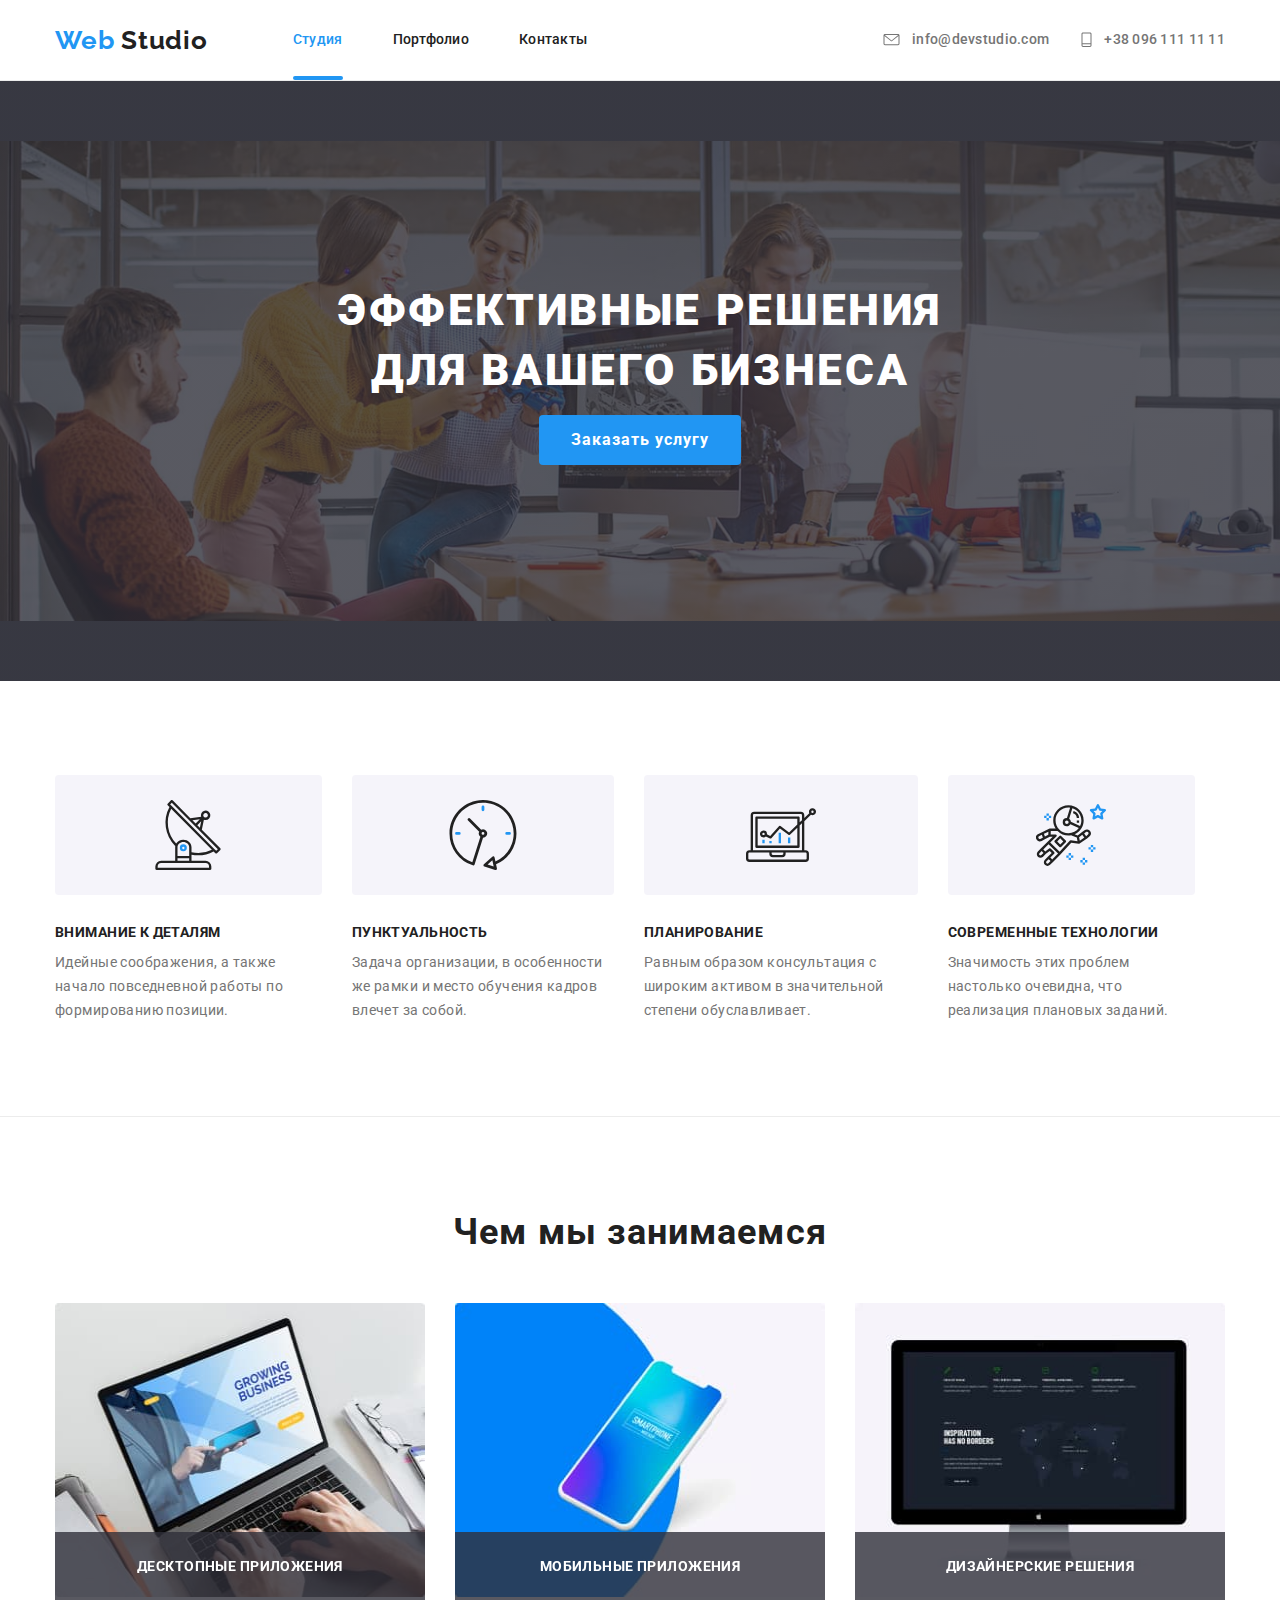
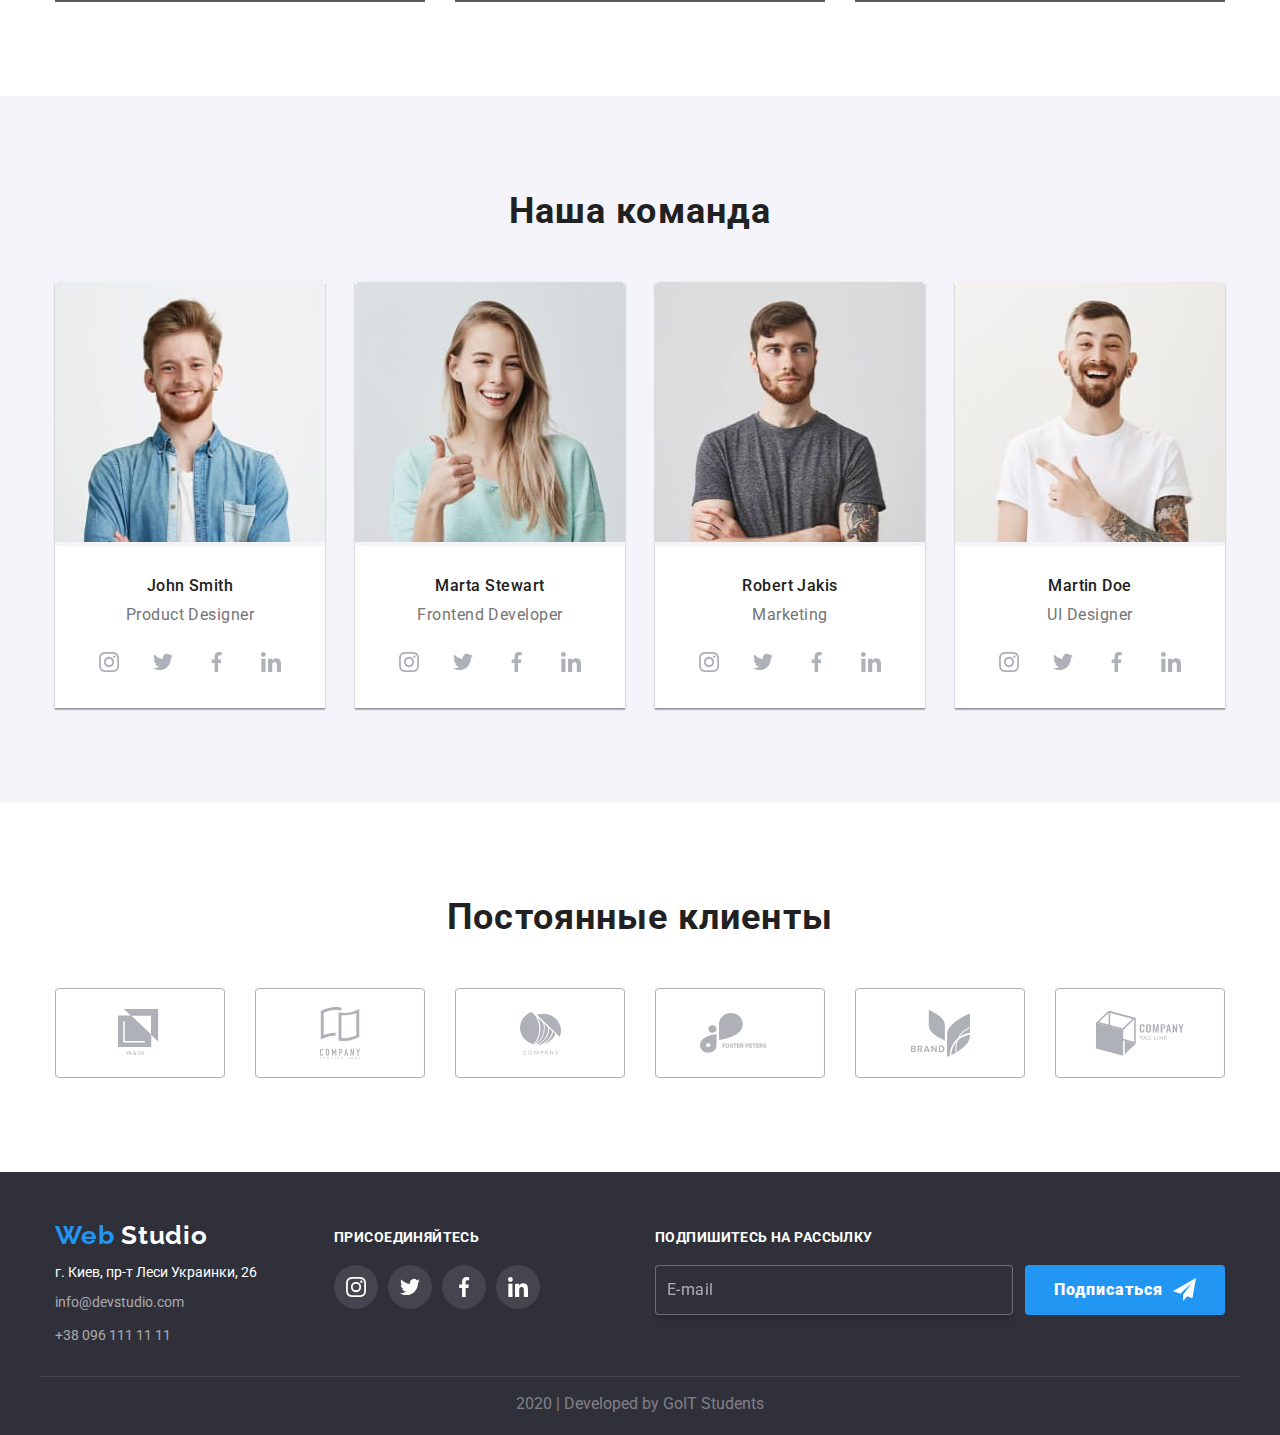
==== index.html @ fb7e27b3 "Перенесены файлы предыдущей работы" ====
<!DOCTYPE html>
<html lang="ru">
  <head>
    <meta charset="UTF-8" />
    <meta name="viewport" content="width=device-width, initial-scale=1.0" />
    <meta http-equiv="X-UA-Compatible" content="IE=Edge" />
    <title>Web Studio v.1</title>
    <link
      href="https://fonts.googleapis.com/css2?family=Raleway:wght@700&family=Roboto:wght@400;500;700;900&display=swap"
      rel="stylesheet"
    />
    <link
      rel="stylesheet"
      href="https://cdnjs.cloudflare.com/ajax/libs/modern-normalize/0.6.0/modern-normalize.min.css"
    />
    <link rel="stylesheet" href="./css/styles.css" />
  </head>

  <body class="page">
    <!-- Шапка сайта -->
    <header class="page-header">
      <div class="container main-nav">
        <nav class="container-nav">
          <a href="./index.html" class="logo">
            Web <span class="logo-studio">Studio</span>
          </a>
          <ul class="site-nav list">
            <li class="item">
              <a href="./index.html" class="link current">Студия</a>
            </li>
            <li class="item">
              <a href="./portfolio.html" class="link">Портфолио</a>
            </li>
            <li class="item"><a href="" class="link">Контакты</a></li>
          </ul>
        </nav>
        <ul class="communication list">
          <li class="item">
            <a href="mailto:info@devstudio.com" target="_blank" class="link">
              <svg class="mail">
                <use
                  href="./images/sprite.svg#mail"
                  width="21px"
                  height="16px"
                ></use>
              </svg>
              info@devstudio.com
            </a>
          </li>
          <li class="item">
            <a href="tel:380961111111" class="link">
              <svg class="telephone">
                <use
                  href="./images/sprite.svg#telefon"
                  width="15px"
                  height="20px"
                ></use>
              </svg>
              +38 096 111 11 11
            </a>
          </li>
        </ul>
      </div>
    </header>

    <main>
      <!-- Герой -->
      <div class="hero">
        <section class="heading">
          <h1 class="hero-title">
            ЭФФЕКТИВНЫЕ РЕШЕНИЯ ДЛЯ ВАШЕГО БИЗНЕСА
          </h1>
          <button class="button-primary" data-modal-open>
            <span class="button-primary-text">Заказать услугу</span>
          </button>
        </section>
      </div>

      <!-- Модальное окно -->
      <div class="backdrop backdrop-hidden" data-modal>
        <div class="modal">
          <button class="modal-button-close" data-modal-close>
            <svg class="close-icon">
              <use
                href="./images/sprite.svg#form-close"
                width="37px"
                height="37px"
              ></use>
            </svg>
          </button>
          <form class="service-order-form js-speaker-form">
            <b class="service-order-form-title">
              Оставьте свои данные, мы вам перезвоним
            </b>
            <p class="service-order-form-field">
              <input
                type="text"
                name="user-name"
                id="name"
                class="service-order-form-input"
                placeholder=" "
              />
              <label for="name" class="service-order-form-label">Имя</label>
              <svg class="name-icon">
                <use
                  href="./images/sprite.svg#form-name"
                  width="12px"
                  height="12px"
                ></use>
              </svg>
            </p>
            <p class="service-order-form-field">
              <input
                type="tel"
                name="tel"
                id="tel"
                class="service-order-form-input"
                placeholder=" "
              />
              <label for="tel" class="service-order-form-label">Телефон</label>
              <svg class="tel-icon">
                <use
                  href="./images/sprite.svg#form-tel"
                  width="13px"
                  height="13px"
                ></use>
              </svg>
            </p>
            <p class="service-order-form-field">
              <input
                type="email"
                name="mail"
                id="mail"
                class="service-order-form-input"
                placeholder=" "
              />
              <label for="mail" class="service-order-form-label">Почта</label>
              <svg class="mail-icon">
                <use
                  href="./images/sprite.svg#form-mail"
                  width="15px"
                  height="12px"
                ></use>
              </svg>
            </p>
            <p class="service-order-form-field">
              <textarea
                name="comment"
                id="comment"
                cols="30"
                rows="5"
                class="service-order-form-textarea"
                placeholder=" "
              ></textarea>
              <label
                for="comment"
                class="service-order-form-label textarea-label"
                >Коментарий</label
              >
            </p>
            <p class="service-order-form-field-agreement">
              <label for="agreement" class="label-I-agree">
                <input
                  type="checkbox"
                  name="agreement"
                  value="Соглашаюсь с рассылкой и принимаю Условия договора"
                  id="agreement"
                  class="input-I-agree"
                />
                <span class="label-I-agree-icon"></span>
                Соглашаюсь с рассылкой и принимаю
                <a href="" class="service-order-form-link"> Условия договора</a>
              </label>
            </p>
            <button type="submit" class="service-order-form-submit">
              Отправить
            </button>
          </form>
        </div>
      </div>

      <!-- Наши преимущества -->
      <div class="advantages">
        <div class="container">
          <h2 class="advantages-title visually-hidden">Наши преимущества</h2>
          <!-- заголовок h2,которого нет в макете ,будет спрятан при стилизации -->
          <ul class="advantages-list list">
            <li class="item details">
              <h3 class="advantages-list-title">Внимание к деталям</h3>
              <p class="advantages-list-text">
                Идейные соображения, а также начало повседневной работы по
                формированию позиции.
              </p>
            </li>
            <li class="item punctuality">
              <h3 class="advantages-list-title">Пунктуальность</h3>
              <p class="advantages-list-text">
                Задача организации, в особенности же рамки и место обучения
                кадров влечет за собой.
              </p>
            </li>
            <li class="item planning">
              <h3 class="advantages-list-title">Планирование</h3>
              <p class="advantages-list-text">
                Равным образом консультация с широким активом в значительной
                степени обуславливает.
              </p>
            </li>
            <li class="item technology">
              <h3 class="advantages-list-title">Современные технологии</h3>
              <p class="advantages-list-text">
                Значимость этих проблем настолько очевидна, что реализация
                плановых заданий.
              </p>
            </li>
          </ul>
        </div>
      </div>
      <!-- Чем мы занимаемся -->
      <div class="work">
        <div class="container">
          <h2 class="work-title">Чем мы занимаемся</h2>
          <ul class="work-list list">
            <li class="item-work">
              <img
                src="./images/notebook.jpg"
                alt="Ноутбук"
                width="370"
                height="294"
              />
              <h3 class="work-list-title">Десктопные приложения</h3>
            </li>
            <li class="item-work">
              <img
                src="./images/smartfon.jpg"
                alt="Смартфон"
                width="370"
                height="294"
              />
              <h3 class="work-list-title">Мобильные приложения</h3>
            </li>
            <li class="item-work">
              <img
                src="./images/monitor.jpg"
                alt="Изображение на мониторе"
                width="370"
                height="294"
              />
              <h3 class="work-list-title">Дизайнерские решения</h3>
            </li>
          </ul>
        </div>
      </div>
      <!-- Наша команда -->
      <section class="team">
        <div class="container">
          <h2 class="team-title">Наша команда</h2>
          <ul class="team-list list">
            <li class="item">
              <img
                src="./images/john.jpg"
                width="270"
                height="260"
                alt="Фото Джона"
              />
              <div class="team-list-card">
                <h3 class="team-list-title">John Smith</h3>
                <p class="team-list-text">Product Designer</p>
                <ul class="team-list-icon">
                  <li>
                    <a
                      href=""
                      aria-label="Ссылка на Instagram"
                      class="team-list-icon-link"
                    >
                      <svg class="team-svg">
                        <use
                          href="./images/sprite.svg#instagram1"
                          width="20px"
                          height="20px"
                        ></use>
                      </svg>
                    </a>
                  </li>
                  <li>
                    <a
                      href=""
                      aria-label="Ссылка на Twitter"
                      class="team-list-icon-link"
                    >
                      <svg class="team-svg">
                        <use
                          href="./images/sprite.svg#twitter1"
                          width="20px"
                          height="20px"
                        ></use>
                      </svg>
                    </a>
                  </li>
                  <li>
                    <a
                      href=""
                      aria-label="Ссылка на Facebook"
                      class="team-list-icon-link"
                    >
                      <svg class="team-svg">
                        <use
                          href="./images/sprite.svg#facebook1"
                          width="20px"
                          height="20px"
                        ></use>
                      </svg>
                    </a>
                  </li>
                  <li>
                    <a
                      href=""
                      aria-label="Ссылка на LinkedIn"
                      class="team-list-icon-link linkedin"
                    >
                      <svg class="team-svg">
                        <use
                          href="./images/sprite.svg#linkedin1"
                          width="20px"
                          height="20px"
                        ></use>
                      </svg>
                    </a>
                  </li>
                </ul>
              </div>
            </li>
            <li class="item">
              <img
                src="./images/marta.jpg"
                width="270"
                height="260"
                alt="Фото Марты"
              />
              <div class="team-list-card">
                <h3 class="team-list-title">Marta Stewart</h3>
                <p class="team-list-text">Frontend Developer</p>
                <ul class="team-list-icon">
                  <li>
                    <a
                      href=""
                      aria-label="Ссылка на Instagram"
                      class="team-list-icon-link"
                    >
                      <svg class="team-svg">
                        <use
                          href="./images/sprite.svg#instagram1"
                          width="20px"
                          height="20px"
                        ></use>
                      </svg>
                    </a>
                  </li>
                  <li>
                    <a
                      href=""
                      aria-label="Ссылка на Twitter"
                      class="team-list-icon-link"
                    >
                      <svg class="team-svg">
                        <use
                          href="./images/sprite.svg#twitter1"
                          width="20px"
                          height="20px"
                        ></use>
                      </svg>
                    </a>
                  </li>
                  <li>
                    <a
                      href=""
                      aria-label="Ссылка на Facebook"
                      class="team-list-icon-link"
                    >
                      <svg class="team-svg">
                        <use
                          href="./images/sprite.svg#facebook1"
                          width="20px"
                          height="20px"
                        ></use>
                      </svg>
                    </a>
                  </li>
                  <li>
                    <a
                      href=""
                      aria-label="Ссылка на LinkedIn"
                      class="team-list-icon-link linkedin"
                    >
                      <svg class="team-svg">
                        <use
                          href="./images/sprite.svg#linkedin1"
                          width="20px"
                          height="20px"
                        ></use>
                      </svg>
                    </a>
                  </li>
                </ul>
              </div>
            </li>
            <li class="item">
              <img
                src="./images/robert.jpg"
                width="270"
                height="260"
                alt="Фото Роберта"
              />
              <div class="team-list-card">
                <h3 class="team-list-title">Robert Jakis</h3>
                <p class="team-list-text">Marketing</p>
                <ul class="team-list-icon">
                  <li>
                    <a
                      href=""
                      aria-label="Ссылка на Instagram"
                      class="team-list-icon-link"
                    >
                      <svg class="team-svg">
                        <use
                          href="./images/sprite.svg#instagram1"
                          width="20px"
                          height="20px"
                        ></use>
                      </svg>
                    </a>
                  </li>
                  <li>
                    <a
                      href=""
                      aria-label="Ссылка на Twitter"
                      class="team-list-icon-link"
                    >
                      <svg class="team-svg">
                        <use
                          href="./images/sprite.svg#twitter1"
                          width="20px"
                          height="20px"
                        ></use>
                      </svg>
                    </a>
                  </li>
                  <li>
                    <a
                      href=""
                      aria-label="Ссылка на Facebook"
                      class="team-list-icon-link"
                    >
                      <svg class="team-svg">
                        <use
                          href="./images/sprite.svg#facebook1"
                          width="20px"
                          height="20px"
                        ></use>
                      </svg>
                    </a>
                  </li>
                  <li>
                    <a
                      href=""
                      aria-label="Ссылка на LinkedIn"
                      class="team-list-icon-link linkedin"
                    >
                      <svg class="team-svg">
                        <use
                          href="./images/sprite.svg#linkedin1"
                          width="20px"
                          height="20px"
                        ></use>
                      </svg>
                    </a>
                  </li>
                </ul>
              </div>
            </li>
            <li class="item">
              <img
                src="./images/martin.jpg"
                width="270"
                height="260"
                alt="Фото Мартина"
              />
              <div class="team-list-card">
                <h3 class="team-list-title">Martin Doe</h3>
                <p class="team-list-text">UI Designer</p>
                <ul class="team-list-icon">
                  <li>
                    <a
                      href=""
                      aria-label="Ссылка на Instagram"
                      class="team-list-icon-link"
                    >
                      <svg class="team-svg">
                        <use
                          href="./images/sprite.svg#instagram1"
                          width="20px"
                          height="20px"
                        ></use>
                      </svg>
                    </a>
                  </li>
                  <li>
                    <a
                      href=""
                      aria-label="Ссылка на Twitter"
                      class="team-list-icon-link"
                    >
                      <svg class="team-svg">
                        <use
                          href="./images/sprite.svg#twitter1"
                          width="20px"
                          height="20px"
                        ></use>
                      </svg>
                    </a>
                  </li>
                  <li>
                    <a
                      href=""
                      aria-label="Ссылка на Facebook"
                      class="team-list-icon-link"
                    >
                      <svg class="team-svg">
                        <use
                          href="./images/sprite.svg#facebook1"
                          width="20px"
                          height="20px"
                        ></use>
                      </svg>
                    </a>
                  </li>
                  <li>
                    <a
                      href=""
                      aria-label="Ссылка на LinkedIn"
                      class="team-list-icon-link linkedin"
                    >
                      <svg class="team-svg">
                        <use
                          href="./images/sprite.svg#linkedin1"
                          width="20px"
                          height="20px"
                        ></use>
                      </svg>
                    </a>
                  </li>
                </ul>
              </div>
            </li>
          </ul>
        </div>
      </section>
      <!-- Постоянные клиенты -->
      <div class="customers">
        <div class="container">
          <h2 class="customers-title">Постоянные клиенты</h2>
          <ul class="customers-list list">
            <li class="item">
              <a
                href=""
                aria-label="Ссылка на сайт компании YA & CO"
                class="customers-list-link"
              >
                <svg class="svg-yaco">
                  <use
                    href="./images/sprite.svg#yaco"
                    width="44px"
                    height="49px"
                  ></use>
                </svg>
              </a>
            </li>
            <li class="item">
              <a
                href=""
                aria-label="Ссылка на сайт компании COMPANY TAGLINE HERE"
                class="customers-list-link"
              >
                <svg class="svg-companytaglinehere">
                  <use
                    href="./images/sprite.svg#companytaglinehere"
                    width="40px"
                    height="52px"
                  ></use>
                </svg>
              </a>
            </li>
            <li class="item">
              <a
                href=""
                aria-label="Ссылка на сайт компании COMPANY"
                class="customers-list-link"
              >
                <svg class="svg-company">
                  <use
                    href="./images/sprite.svg#company"
                    width="41px"
                    height="43px"
                  ></use>
                </svg>
              </a>
            </li>
            <li class="item">
              <a
                href=""
                aria-label="Ссылка на сайт компании FOSTER PETERS"
                class="customers-list-link"
              >
                <svg class="svg-fosterpeters">
                  <use
                    href="./images/sprite.svg#fosterpeters"
                    width="80px"
                    height="42px"
                  ></use>
                </svg>
              </a>
            </li>
            <li class="item">
              <a
                href=""
                aria-label="Ссылка на сайт компании BRAND"
                class="customers-list-link"
              >
                <svg class="svg-brand">
                  <use
                    href="./images/sprite.svg#brand"
                    width="59px"
                    height="47px"
                  ></use>
                </svg>
              </a>
            </li>
            <li class="item">
              <a
                href=""
                aria-label="Ссылка на сайт компании COMPANY TAG LINE"
                class="customers-list-link"
              >
                <svg class="svg-companytagline">
                  <use
                    href="./images/sprite.svg#companytagline"
                    width="88px"
                    height="45px"
                  ></use>
                </svg>
              </a>
            </li>
          </ul>
        </div>
      </div>
    </main>
    <!-- Футер -->
    <footer class="footer">
      <!-- Адрес -->
      <div class="container footer-container">
        <div class="footer-left-block">
          <a href="./index.html" class="logo footer-logo">
            Web <span class="footer-studio">Studio</span>
          </a>
          <address class="footer-contacts">
            <span class="footer-contacts-address"
              >г. Киев, пр-т Леси Украинки, 26</span
            >
            <a
              href="mailto:info@devstudio.com"
              target="_blank"
              class="footer-mail link"
            >
              info@devstudio.com
            </a>
            <a href="tel:380961111111" class="footer-telephone link">
              +38 096 111 11 11
            </a>
          </address>
        </div>
        <!-- Ссылки на соц.сети -->
        <div class="footer-social-media">
          <b class="footer-social-media-act">ПРИСОЕДИНЯЙТЕСЬ</b>
          <ul class="footer-social-media-list list">
            <li>
              <a
                href=""
                aria-label="Ссылка на Instagram"
                class="footer-social-media-list-link instagram"
              >
              </a>
            </li>
            <li>
              <a
                href=""
                aria-label="Ссылка на Twitter"
                class="footer-social-media-list-link twitter"
              >
              </a>
            </li>
            <li>
              <a
                href=""
                aria-label="Ссылка на Facebook"
                class="footer-social-media-list-link facebook"
              >
              </a>
            </li>
            <li>
              <a
                href=""
                aria-label="Ссылка на LinkedIn"
                class="footer-social-media-list-link linkedin"
              >
              </a>
            </li>
          </ul>
        </div>
        <!-- Форма подписки на рассылку -->
        <div class="footer-form">
          <b class="footer-form-act">ПОДПИШИТЕСЬ НА РАССЫЛКУ</b>
          <div class="footer-form-input">
            <form class="footer-form-subscribe js-speaker-form">
              <input
                type="email"
                name="mail"
                id="subscribe"
                class="footer-input"
                placeholder=" "
              />
              <label for="subscribe" class="footer-label">E-mail</label>
              <button type="submit" class="button-secondary">
                Подписаться
              </button>
            </form>
          </div>
        </div>
      </div>
      <div class="container-inscription">
        <p class="footer-inscription">2020 | Developed by GoIT Students</p>
      </div>
    </footer>
    <script>
      (() => {
        document
          .querySelector(".js-speaker-form")
          .addEventListener("submit", (e) => {
            e.preventDefault();

            new FormData(e.currentTarget).forEach((value, name) =>
              console.log(`${name}: ${value}`)
            );

            e.currentTarget.reset();
          });
      })();
    </script>
    <script src="./js/modal.js"></script>
  </body>
</html>
---- css/styles.css ----
:root {
  --primary-text-color: #757575;
  --title-text-color: #212121;
  --accent-color: #2196f3;
  --other-text-color: #ffffff;
  --primary-bg-color: #ffffff;
  --button-text-color: #ffffff;
  --footer-bg-color: #2f303a;
  --header-bg-color: #ffffff;
  --address-text-color: rgba(255, 255, 255, 0.6);
  --footer-inscription-color: rgba(255, 255, 255, 0.4);
  --section-bg-color: #f5f4fa;
  --portfolio-bg-color: #ffffff;
  --advantages-border-color: #ececec;
  --footer-border-color: rgba(255, 255, 255, 0.1);
  --portfolio-header-border-color: #ececec;
  --portfolio-image-border-color: #eeeeee;
  --backdrop-background-color: rgba(0, 0, 0, 0.2);
}

html {
  box-sizing: border-box;
}

*,
*::before,
*::after {
  box-sizing: inherit;
}

/* body */

.page {
  margin: 0;

  font-family: Roboto, sans-serif;
  font-style: normal;
  color: var(--primary-text-color);
  background-color: var(--primary-bg-color);
}
a {
  text-decoration: none;
}

.container {
  width: 1200px;
  padding-left: 15px;
  padding-right: 15px;
  margin-left: auto;
  margin-right: auto;
  /* outline: 2px solid tomato; */
}
.advantages-title,
.work-title,
.team-title,
.customers-title,
.portfolio-title {
  margin: 0;
  margin-bottom: 50px;

  font-family: Roboto, sans-serif;
  font-style: normal;
  font-weight: 700;
  font-size: 36px;
  line-height: 1.17;
  text-align: center;
  letter-spacing: 0.03em;
  color: var(--title-text-color);
}
.visually-hidden {
  position: absolute;
  width: 1px;
  height: 1px;
  margin: -1px;
  border: 0px;
  padding: 0px;
  clip: rect(0 0 0 0);
  overflow: hidden;
}
.advantages-list .item,
.work-list .item-work,
.team-list .item,
.customers-list .item {
  margin-right: 30px;
}

.list,
.team-list-icon {
  display: flex;
  list-style: none;
  margin: 0;
  padding: 0;
}

/* Шапка сайта */

.page-header {
  background-color: var(--header-bg-color);
  border-bottom: 1px solid var(--portfolio-header-border-color);
}

.logo {
  margin-right: 85px;
  font-family: Raleway, sans-serif;
  font-style: normal;
  font-weight: 700;
  font-size: 26px;
  line-height: 1.19;
  letter-spacing: 0.03em;
  color: var(--accent-color);
}
.logo-studio {
  color: var(--title-text-color);
}

.main-nav,
.container-nav {
  display: flex;
  align-items: center;
}
.site-nav .item {
  margin-right: 50px;
}
.site-nav .item:last-child {
  margin-right: 0;
}
.site-nav .link {
  display: block;
  padding-top: 32px;
  padding-bottom: 32px;

  font-family: Roboto, sans-serif;
  font-style: normal;
  font-weight: 500;
  font-size: 14px;
  line-height: 1.14;
  letter-spacing: 0.02em;
  color: var(--title-text-color);

  transition-property: color;
  transition-duration: 250ms;
  transition-timing-function: cubic-bezier(0.4, 0, 0.2, 1);
}
.site-nav .link:hover,
.site-nav .link:focus {
  color: var(--accent-color);
}
.site-nav .current {
  position: relative;
  color: var(--accent-color);
}
.site-nav .current::after {
  content: "";
  position: absolute;
  bottom: 0;
  left: 0;
  width: 100%;
  height: 4px;
  border-radius: 2px;
  background-color: var(--accent-color);
}

.communication {
  /* outline: 1px solid green; */
  display: flex;
  margin-left: auto;
  align-items: center;
}
.communication .item {
  align-items: center;
}
.communication .item + .item {
  margin-left: 30px;
}

.communication .link {
  /* outline: 1px solid red; */
  display: flex;
  align-items: center;
  font-family: Roboto, sans-serif;
  font-style: normal;
  font-weight: 500;
  font-size: 14px;
  line-height: 1.14;
  letter-spacing: 0.02em;
  color: var(--primary-text-color);

  transition-property: color;
  transition-duration: 250ms;
  transition-timing-function: cubic-bezier(0.4, 0, 0.2, 1);
}
.communication .link:hover,
.communication .link:focus {
  color: var(--accent-color);
}
.communication .mail {
  width: 21px;
  height: 16px;
  margin-right: 10px;
  fill: currentColor;
}
.communication .telephone {
  width: 15px;
  height: 20px;
  margin-right: 10px;
  fill: currentColor;
}

/* CSS для вкладки Студия (index.html)*/

/* Герой */

.hero {
  padding-top: 200px;
  padding-bottom: 200px;
  margin-left: auto;
  margin-right: auto;
  max-width: 1600px;
  min-width: 1200px;
  text-align: center;
  background-image: linear-gradient(
      rgba(47, 48, 58, 0.8),
      rgba(47, 48, 58, 0.8)
    ),
    url("../images/hero.jpg");
  background-size: contain;
  background-position: center;
  background-repeat: no-repeat;
  background-color: rgba(47, 48, 58, 0.8);
  /* outline: 2px solid green; */
}
.heading {
  /* outline: 2px solid tomato; */
  margin-left: auto;
  margin-right: auto;
  padding-left: 15px;
  padding-right: 15px;

  width: 646px;
  height: 200px;
  text-align: center;
}
.hero-title {
  margin-top: 0;
  margin-bottom: 30px;

  height: 104px;
  font-family: Roboto, sans-serif;
  font-style: normal;
  font-weight: 900;
  font-size: 44px;
  line-height: 1.36;
  letter-spacing: 0.06em;
  text-transform: uppercase;
  text-align: center;
  color: #ffffff;
}
.button-primary {
  display: inline-block;
  padding: 10px 32px;
  align-items: center;
  text-align: center;
  letter-spacing: 0.06em;
  border: none;
  border-radius: 4px;
  cursor: pointer;
  color: var(--button-text-color);
  background-color: var(--accent-color);
}
.button-primary-text {
  width: 136px;
  height: 30px;
  font-family: Roboto, sans-serif;
  font-style: normal;
  font-weight: 700;
  font-size: 16px;
  line-height: 1.87;
}

/* Модальное окно */

.backdrop {
  position: fixed;
  top: 0;
  left: 0;
  width: 100%;
  height: 100%;
  background-color: var(--backdrop-background-color);
  opacity: 1;
  transition: opacity 250ms cubic-bezier(0.4, 0, 0.2, 1);
}
.backdrop-hidden {
  opacity: 0;
  pointer-events: none;
}
.backdrop-hidden .modal {
  transform: translate(-50%, -50%) scale(0.5);
}
.modal {
  position: absolute;
  top: 50%;
  left: 50%;

  width: 528px;
  height: 581px;
  padding: 40px;

  box-shadow: 0px 2px 1px rgba(0, 0, 0, 0.2), 0px 1px 1px rgba(0, 0, 0, 0.14),
    0px 1px 3px rgba(0, 0, 0, 0.12);
  border-radius: 4px;
  background-color: var(--primary-bg-color);
  transform: translate(-50%, -50%) scale(1);
  transition: opacity 250ms cubic-bezier(0.4, 0, 0.2, 1);
}
.modal-button-close {
  position: absolute;
  top: 8px;
  right: 8px;
  margin: 0;
  padding: 0;
  width: 30px;
  height: 30px;
  border: none;
  border-radius: 50%;
  box-shadow: 0px 2px 1px rgba(0, 0, 0, 0.2), 0px 1px 1px rgba(0, 0, 0, 0.14),
    0px 1px 3px rgba(0, 0, 0, 0.12);
  fill: var(--button-text-color);
}
.modal-button-close:hover,
.modal-button-close:focus {
  cursor: pointer;
  outline: none;
}
.modal .close-icon {
  display: inline-block;
  width: 30px;
  height: 30px;
  border-radius: 50%;
  --color1: var(--button-text-color);
  --color2: black;
}
.modal .close-icon:hover,
.modal .close-icon:focus {
  --color2: var(--accent-color);
}
.service-order-form {
  /* outline: 2px solid tomato; */
  text-align: center;
}
.service-order-form-title,
.service-order-form-field,
.service-order-form-field-agreement,
.service-order-form-label,
.service-order-form-input,
.service-order-form-textarea,
.service-order-form-submit {
  margin: 0;
  padding: 0;
}
.service-order-form-title {
  display: inline-block;
  margin-bottom: 30px;
  width: 448px;
  height: 23px;
  font-family: Roboto;
  font-style: normal;
  font-weight: 700;
  font-size: 20px;
  line-height: 1.15;
  text-align: center;
  letter-spacing: 0.03em;
  color: var(--title-text-color);
}
.service-order-form-field {
  position: relative;
  /* outline: 1px solid green; */
}
.service-order-form-field .name-icon {
  position: absolute;
  top: 14px;
  bottom: 14px;
  left: 19px;
  width: 12px;
  height: 12px;
  transition: fill 250ms cubic-bezier(0.4, 0, 0.2, 1);
}
.service-order-form-field .tel-icon {
  position: absolute;
  top: 13.26px;
  bottom: 13.74px;
  left: 18.27px;
  width: 13px;
  height: 13px;
  transition: fill 250ms cubic-bezier(0.4, 0, 0.2, 1);
}
.service-order-form-field .mail-icon {
  position: absolute;
  top: 14px;
  bottom: 14px;
  left: 17.5px;
  width: 15px;
  height: 12px;
  transition: fill 250ms cubic-bezier(0.4, 0, 0.2, 1);
}
.service-order-form-input:focus ~ .name-icon,
.service-order-form-input:focus ~ .tel-icon,
.service-order-form-input:focus ~ .mail-icon {
  fill: #2196f3;
}
.service-order-form-input {
  padding-top: 12px;
  padding-bottom: 12px;
  padding-left: 42px;
  margin-bottom: 28px;
  width: 448px;
  height: 40px;
  border: 1px solid rgba(33, 33, 33, 0.2);
  box-sizing: border-box;
  border-radius: 4px;
}
.service-order-form-input:hover {
  border: 1px solid #2196f3;
  box-sizing: border-box;
  border-radius: 4px;
}
.service-order-form-input:focus {
  outline: 1px solid #2196f3;
  box-sizing: border-box;
  border-radius: 4px;
}
.service-order-form-label {
  position: absolute;
  top: 12px;
  bottom: 12px;
  left: 42px;
  font-family: Roboto;
  font-style: normal;
  font-weight: normal;
  font-size: 14px;
  line-height: 1.14;
  letter-spacing: 0.01em;
  color: var(--primary-text-color);
  transition: transform 250ms cubic-bezier(0.4, 0, 0.2, 1);
}
.service-order-form-input:focus + .service-order-form-label,
.service-order-form-input:not(:placeholder-shown) + .service-order-form-label {
  color: var(--accent-color);
  top: 0;
  left: 16px;
  transform: translateY(-20px);
}
.service-order-form-field .textarea-label {
  left: 16px;
}
.service-order-form-textarea {
  padding-top: 12px;
  padding-left: 16px;
  resize: none;
  margin-bottom: 20px;
  width: 448px;
  height: 120px;
  border: 1px solid rgba(33, 33, 33, 0.2);
  box-sizing: border-box;
  border-radius: 4px;
}
.service-order-form-textarea:hover {
  border: 1px solid #2196f3;
  box-sizing: border-box;
  border-radius: 4px;
}
.service-order-form-textarea:focus {
  outline: 1px solid #2196f3;
  box-sizing: border-box;
  border-radius: 4px;
}
.service-order-form-textarea:focus + .service-order-form-label,
.service-order-form-textarea:not(:placeholder-shown)
  + .service-order-form-label {
  color: var(--accent-color);
  top: 0;
  left: 16px;
  transform: translateY(-20px);
}
.service-order-form-field-agreement {
  display: flex;
  align-items: center;
  margin-bottom: 30px;
}
.service-order-form .input-I-agree {
  opacity: 0;
  position: absolute;
  -webkit-appearance: none;
  -moz-appearance: none;
  appearance: none;
  margin-left: 12px;
  margin-right: 8.38px;
  width: 15.9px;
  height: 15px;
}
.service-order-form .label-I-agree {
  display: flex;
  align-items: center;
  /* outline: 1px solid tomato; */
  width: 448px;
  height: 24px;
  font-family: Roboto;
  font-style: normal;
  font-weight: normal;
  font-size: 14px;
  line-height: 1.71;
  letter-spacing: 0.03em;
  color: var(--primary-text-color);
}
.label-I-agree-icon {
  margin-left: 12px;
  margin-right: 8.38px;
  display: inline-block;
  width: 16px;
  height: 15px;
  border: 2px solid #212121;
  border-radius: 2px;
}
.service-order-form .input-I-agree:checked + .label-I-agree-icon {
  border-color: var(--accent-color);
  background-color: var(--accent-color);
  background-image: url(../images/icon-check.svg);
  background-size: contain;
  background-origin: border-box;
}
.service-order-form-link {
  margin-left: 2px;
  font-family: Roboto;
  font-style: normal;
  font-weight: normal;
  font-size: 14px;
  line-height: 1.71;
  letter-spacing: 0.03em;
  text-decoration: underline;
  color: var(--accent-color);
}
.service-order-form-submit {
  width: 200px;
  height: 50px;
  font-family: Roboto;
  font-style: normal;
  font-weight: 700;
  font-size: 16px;
  line-height: 1.87;
  cursor: pointer;

  box-shadow: 0px 4px 4px rgba(0, 0, 0, 0.15);
  border: none;
  border-radius: 4px;
  color: var(--other-text-color);
  background: var(--accent-color);
}

/* Наши преимущества */

.advantages {
  padding-top: 94px;
  padding-bottom: 94px;
  border-bottom: 1px solid var(--advantages-border-color);
}

.advantages-list .item::before {
  content: "";
  display: block;
  height: 120px;
  border-radius: 4px;

  background-repeat: no-repeat;
  background-position: center;
  background-color: var(--section-bg-color);
}
.advantages-list .details::before {
  background-image: url("../images/antenna.svg");
}
.advantages-list .punctuality::before {
  background-image: url("../images/vector.svg");
}
.advantages-list .planning::before {
  background-image: url("../images/diagram.svg");
}
.advantages-list .technology::before {
  background-image: url("../images/cosmonaut.svg");
}
.advantages-images {
  display: inline-block;
}
.advantages-list-text {
  margin: 0;
  margin-top: 10px;

  font-family: Roboto, sans-serif;
  font-style: normal;
  font-weight: 400;
  font-size: 14px;
  line-height: 1.7;
  letter-spacing: 0.03em;
  color: var(--primary-text-color);
}
.advantages-list-title {
  margin: 0;
  margin-top: 30px;

  font-family: Roboto, sans-serif;
  font-style: normal;
  font-weight: 700;
  font-size: 14px;
  line-height: 1.14;
  letter-spacing: 0.03em;
  text-transform: uppercase;
  color: var(--title-text-color);
}

/* Чем мы занимаемся */

.work {
  padding-top: 94px;
  padding-bottom: 94px;
}
.item-work {
  position: relative;
  border-radius: 4px;
}
.item-work:nth-child(3n) {
  margin-right: 0;
}
.work-list-title {
  position: absolute;
  bottom: 0;
  width: 100%;
  height: 70px;
  padding-top: 27px;
  padding-bottom: 27px;
  margin: 0;

  font-family: Roboto, sans-serif;
  font-style: normal;
  font-weight: 700;
  font-size: 14px;
  line-height: 1.14;
  text-align: center;
  letter-spacing: 0.03em;
  text-transform: uppercase;
  color: var(--other-text-color);
  background: rgba(47, 48, 58, 0.8);
}

/* Наша команда */

.team {
  min-width: 1200px;
  margin-left: auto;
  margin-right: auto;
  padding-top: 94px;
  padding-bottom: 94px;

  background-position: center;
  background-repeat: no-repeat;
  background-size: cover;
  background-color: var(--section-bg-color);
}

.team-list > .item {
  box-shadow: 0px 2px 1px rgba(0, 0, 0, 0.2), 0px 1px 1px rgba(0, 0, 0, 0.14),
    0px 1px 3px rgba(0, 0, 0, 0.12);
}
.team-list > .item:nth-child(4n) {
  margin-right: 0;
}
.team-list-card {
  padding-top: 30px;
  padding-bottom: 24px;
  background-color: var(--primary-bg-color);
}
.team-list-title {
  margin: 0;

  font-family: Roboto, sans-serif;
  font-style: normal;
  font-weight: 500;
  font-size: 16px;
  line-height: 1.19;
  text-align: center;
  letter-spacing: 0.03em;
  color: var(--title-text-color);
}
.team-list-text {
  margin: 0;
  margin-top: 10px;

  font-family: Roboto, sans-serif;
  font-style: normal;
  font-weight: 400;
  font-size: 16px;
  line-height: 1.19;
  text-align: center;
  letter-spacing: 0.03em;
  color: var(--primary-text-color);
}
.team-list-icon {
  display: flex;
  justify-content: space-evenly;
  margin-top: 16px;
  text-align: center;
  padding-right: 32px;
  padding-left: 32px;
}
.team-list-icon-link {
  display: block;
  padding: 12px;
  margin-right: 10px;
  width: 44px;
  height: 44px;
  border-radius: 50%;
  fill: #afb1b8;

  transition-property: fill;
  transition-property: background-color;
  transition-duration: 250ms;
  transition-timing-function: cubic-bezier(0.4, 0, 0.2, 1);
}
.team-list-icon-link:hover,
.team-list-icon-link:focus {
  fill: var(--primary-bg-color);
  background-color: var(--accent-color);
}
.team-list-icon .linkedin {
  margin-right: 0;
}
.team-svg {
  width: 20px;
  height: 20px;
}

/* Постоянные клиенты */

.customers {
  padding-top: 94px;
  padding-bottom: 94px;
}
.customers-list > .item:nth-child(6n) {
  margin-right: 0;
}
.customers-list .item {
  width: 170px;
  height: 90px;
}
.customers-list-link {
  display: flex;
  justify-content: center;
  align-items: center;
  width: 170px;
  height: 90px;
  border: 1px solid #afb1b8;
  box-sizing: border-box;
  border-radius: 4px;
  fill: #afb1b8;

  transition-property: fill, border;
  transition-duration: 250ms;
  transition-timing-function: cubic-bezier(0.4, 0, 0.2, 1);
}
.customers-list-link:hover,
.customers-list-link:focus {
  border: 1px solid var(--accent-color);
  fill: var(--accent-color);
}
.svg-yaco {
  display: inline-block;
  width: 44px;
  height: 49px;
}
.svg-companytaglinehere {
  width: 40px;
  height: 52px;
}
.svg-company {
  width: 41px;
  height: 43px;
}
.svg-fosterpeters {
  width: 80px;
  height: 42px;
}
.svg-brand {
  width: 59px;
  height: 47px;
}
.svg-companytagline {
  width: 88px;
  height: 45px;
}

/* CSS для вкладки Портфолио (portfolio.html) */

.portfolio {
  padding-top: 94px;
  padding-bottom: 94px;
  background-color: var(--portfolio-bg-color);
}

.portfolio-list,
.portfolio-projectslist {
  list-style: none;
  padding: 0;
  margin: 0;
}

.portfolio-list {
  display: flex;
  margin-bottom: 50px;
  margin-left: auto;
  margin-right: auto;
  /* outline: 2px solid tomato; */
  width: 632px;
  align-items: center;
}
.portfolio-list .item-button + .item-button {
  margin-left: 8px;
}
.portfolio-list-button {
  display: inline-block;
  padding: 6px 22px;

  font-family: Roboto, sans-serif;
  font-style: normal;
  font-weight: 500;
  font-size: 16px;
  line-height: 1.62;
  text-align: center;
  letter-spacing: 0.03em;
  border: none;
  border-radius: 4px;
  color: var(--title-text-color);
  background: var(--section-bg-color);

  transition-property: color, background, box-shadow;
  transition-duration: 250ms;
  transition-timing-function: cubic-bezier(0.4, 0, 0.2, 1);
}
.portfolio-list-button:hover,
.portfolio-list-button:focus {
  color: var(--button-text-color);
  background: var(--accent-color);
  box-shadow: 0px 2px 2px rgba(0, 0, 0, 0.12), 0px 1px 2px rgba(0, 0, 0, 0.08),
    0px 3px 1px rgba(0, 0, 0, 0.1);
}
.portfolio-projectslist {
  display: flex;
  flex-wrap: wrap;
}
.portfolio-projectslist-item {
  margin-bottom: 30px;
  margin-right: 30px;

  width: calc((100% - 2 * 30px) / 3);
  /* outline: 1px solid teal; */
}
.portfolio-projectslist-item:nth-child(3n) {
  margin-right: 0;
}
.portfolio-projectslist-item:nth-last-child(-n + 3) {
  margin-bottom: 0;
}
.portfolio-projectslist-link {
  display: block;
  border: 1px solid #eeeeee;

  transition-property: box-shadow;
  transition-duration: 250ms;
  transition-timing-function: cubic-bezier(0.4, 0, 0.2, 1);
}
.portfolio-projectslist-link:hover,
.portfolio-projectslist-link:focus {
  box-shadow: 1px 4px 6px rgba(0, 0, 0, 0.16), 0px 4px 4px rgba(0, 0, 0, 0.06),
    0px 1px 1px rgba(0, 0, 0, 0.12);
}
.portfolio-projectslist-card {
  overflow: hidden;
  position: relative;
}
.portfolio-projectslist-card::before {
  content: "";
  position: absolute;
  top: 100%;
  width: 100%;
  height: 100%;

  transition-property: background-color, transform;
  transition-duration: 250ms;
  transition-timing-function: cubic-bezier(0.4, 0, 0.2, 1);
}
.portfolio-projectslist-item:hover .portfolio-projectslist-card::before,
.portfolio-projectslist-item:focus .portfolio-projectslist-card::before {
  background-color: rgba(33, 150, 243, 0.9);
  transform: translateY(-100%);
}
.portfolio-projectlist-text {
  position: absolute;
  top: 100%;
  left: 24px;
  opacity: 0;
  width: 322px;
  height: 168px;
  margin: 0;

  font-family: Roboto, sans-serif;
  font-style: normal;
  font-weight: 400;
  font-size: 18px;
  line-height: 1.55;
  letter-spacing: 0.03em;
  color: var(--other-text-color);

  transition-property: opacity, transform;
  transition-duration: 250ms;
  transition-timing-function: cubic-bezier(0.4, 0, 0.2, 1);
}
.portfolio-projectslist-item:hover .portfolio-projectlist-text,
.portfolio-projectslist-item:focus .portfolio-projectlist-text {
  opacity: 1;
  transform: translateY(-231px);
}
.portfolio-projectslist-frame {
  background-color: var(--primary-bg-color);
  padding-left: 24px;
  padding-right: 24px;
  width: 370px;
}
.portfolio-projectlist-title {
  margin: 0;
  margin-top: 20px;
  height: 36px;

  font-family: Roboto, sans-serif;
  font-style: normal;
  font-weight: 700;
  font-size: 18px;
  line-height: 2;
  letter-spacing: 0.06em;
  color: var(--title-text-color);
}
.New-Orlean {
  font-size: 17.7px;
}

.portfolio-projectlist-type {
  margin: 0;
  margin-top: 4px;
  margin-bottom: 20px;

  font-family: Roboto, sans-serif;
  font-style: normal;
  font-weight: 400;
  font-size: 16px;
  line-height: 1.87;
  letter-spacing: 0.03em;
  color: var(--primary-text-color);
}

/* Футер */

.footer {
  min-width: 1200px;
  background-color: var(--footer-bg-color);
}
.footer-container {
  display: flex;
  border-bottom: 1px solid var(--footer-border-color);
}
.footer-left-block {
  display: inline-block;
  width: 210px;
  margin: 0;
  margin-top: 48px;
  margin-right: 69px;
  margin-bottom: 28px;
}
.footer-logo {
  display: inline-block;
  margin: 0;
  margin-bottom: 10px;
}
.footer-studio {
  color: var(--button-text-color);
}
.footer-contacts {
  display: flex;
  flex-direction: column;
  font-family: Roboto, sans-serif;
  font-style: normal;
  font-weight: 400;
  font-size: 14px;
  line-height: 1.71;
  color: var(--address-text-color);
}
.footer-contacts-address {
  display: inline-block;
  margin-bottom: 9px;
  width: 231px;
  height: 21px;
  color: var(--other-text-color);
}
.footer-mail {
  display: inline-block;
  margin-bottom: 9px;
  color: var(--address-text-color);

  transition-property: color;
  transition-duration: 250ms;
  transition-timing-function: cubic-bezier(0.4, 0, 0.2, 1);
}
.footer-mail:hover,
.footer-mail:focus {
  color: var(--accent-color);
}
.footer-telephone {
  color: var(--address-text-color);

  transition-property: color;
  transition-duration: 250ms;
  transition-timing-function: cubic-bezier(0.4, 0, 0.2, 1);
}
.footer-telephone:hover,
.footer-telephone:focus {
  color: var(--accent-color);
}
.footer-social-media {
  display: inline-block;
  width: 270px;
  margin: 0;
  margin-top: 56px;
  margin-right: 94px;
  margin-bottom: 56px;
}
.footer-social-media-act,
.footer-form-act {
  display: inline-block;
  margin-bottom: 21px;
  font-family: Roboto;
  font-style: normal;
  font-weight: bold;
  font-size: 14px;
  line-height: 0.88;
  letter-spacing: 0.03em;
  text-transform: uppercase;
  color: var(--other-text-color);
}
.footer-social-media-list-link {
  display: inline-block;
  width: 44px;
  height: 44px;
  margin-right: 10px;
  border-radius: 50%;

  background-position: center;
  background-repeat: no-repeat;
  background-color: rgba(255, 255, 255, 0.1);

  transition-property: background-color;
  transition-duration: 250ms;
  transition-timing-function: cubic-bezier(0.4, 0, 0.2, 1);
}
.footer-social-media-list-link:hover,
.footer-social-media-list-link:focus {
  background-color: var(--accent-color);
}

.footer-social-media-list .instagram {
  background-image: url("../images/instagram.svg");
}
.footer-social-media-list .twitter {
  background-image: url("../images/twitter.svg");
}
.footer-social-media-list .facebook {
  background-image: url("../images/facebook.svg");
}
.footer-social-media-list .linkedin {
  background-image: url("../images/linkedin.svg");
  margin-right: 0;
}

.footer-form {
  /* outline: 2px solid red; */
  display: inline-block;
  margin: 0;
  margin-top: 56px;
  margin-left: auto;
  margin-bottom: 50px;
}
.footer-form-input {
  display: flex;
}
.footer-form-subscribe {
  /* outline: 1px solid white; */
  display: flex;
  position: relative;
}
.footer-input {
  width: 358px;
  height: 50px;
  border: 1px solid rgba(255, 255, 255, 0.3);
  box-sizing: border-box;
  box-shadow: 0px 4px 4px rgba(0, 0, 0, 0.15);
  border-radius: 4px;
  background: #2f303a;
  color: var(--primary-text-color);
}
.footer-label {
  /* outline: 1px solid red; */
  display: flex;
  position: absolute;
  width: 334px;
  height: 14px;
  top: 18px;
  left: 12px;
  font-family: Roboto;
  font-style: normal;
  font-weight: normal;
  font-size: 16px;
  line-height: 1.87;

  align-items: center;
  letter-spacing: 0.03em;
  color: var(--address-text-color);
  transition: transform 250ms cubic-bezier(0.4, 0, 0.2, 1);
}
.footer-input:focus + .footer-label,
.footer-input:not(:placeholder-shown) + .footer-label {
  color: var(--accent-color);
  top: 0;
  left: 16px;
  transform: translateY(-20px);
}
.button-secondary {
  display: inline-flex;
  padding: 10px 29px;
  margin-left: 12px;

  max-width: 200px;
  font-family: Roboto, sans-serif;
  font-style: normal;
  font-weight: 900;
  font-size: 16px;
  line-height: 1.88;
  align-items: center;
  text-align: center;
  letter-spacing: 0.06em;
  border: none;
  border-radius: 4px;
  cursor: pointer;
  color: var(--button-text-color);
  background-color: var(--accent-color);
}
.button-secondary::after {
  content: "";
  margin-left: 10px;
  width: 24px;
  height: 24px;
  background-image: url("../images/icon-send.svg");
  background-size: contain;
  background-repeat: no-repeat;
  background-position: center;
}
.container-inscription {
  margin: 0;
  margin-left: auto;
  margin-right: auto;
  padding-top: 18px;
  padding-bottom: 21px;

  width: 310px;
  /* outline: 1px solid tomato; */
  text-align: center;
}
.footer-inscription {
  margin: 0;
  color: var(--footer-inscription-color);
}
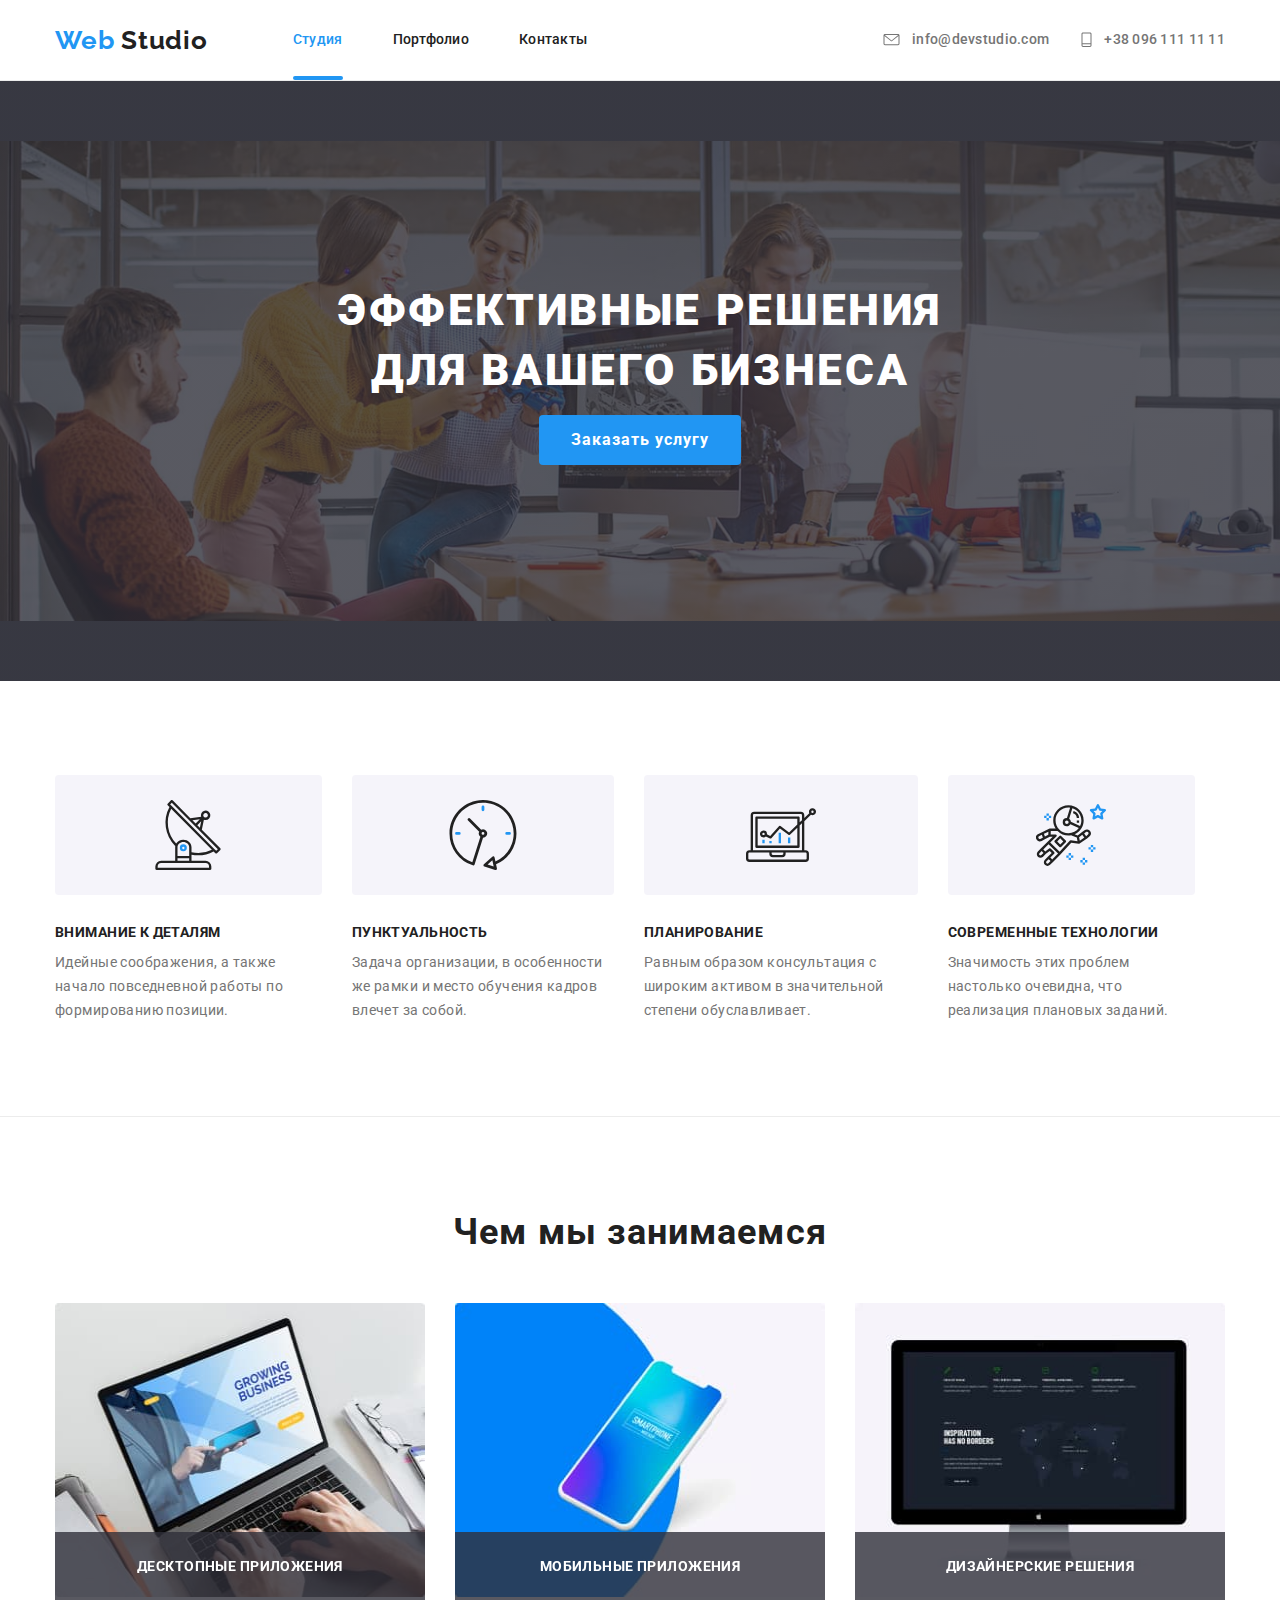
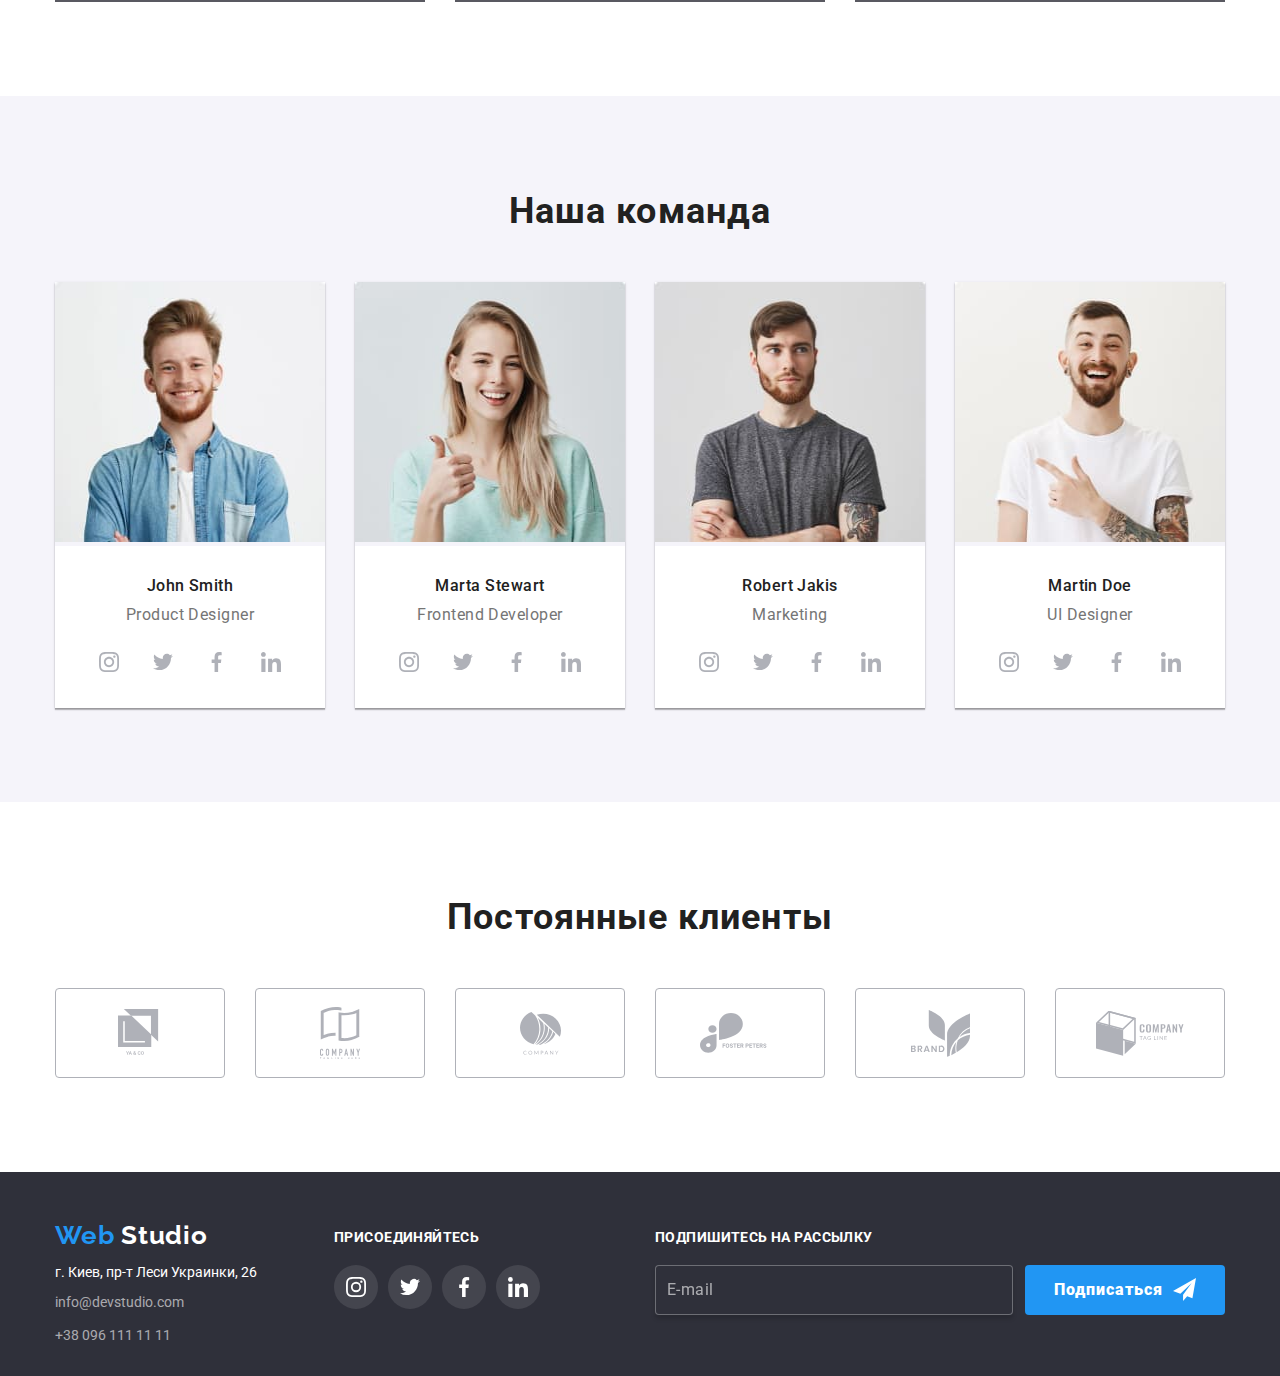
==== commit 353268fc: "Добавлены папки .vscode, sass, components, utils и файлы variables.scss, main.scss" ====
--- a/index.html
+++ b/index.html
@@ -13,7 +13,7 @@
       rel="stylesheet"
       href="https://cdnjs.cloudflare.com/ajax/libs/modern-normalize/0.6.0/modern-normalize.min.css"
     />
-    <link rel="stylesheet" href="./css/styles.css" />
+    <link rel="stylesheet" href="./css/main.min.css" />
   </head>
 
   <body class="page">
@@ -736,9 +736,6 @@
           </div>
         </div>
       </div>
-      <div class="container-inscription">
-        <p class="footer-inscription">2020 | Developed by GoIT Students</p>
-      </div>
     </footer>
     <script>
       (() => {
--- a/css/main.min.css
+++ b/css/main.min.css
@@ -0,0 +1,2 @@
+:root{--primary-text-color: #757575;--title-text-color: #212121;--accent-color: #2196f3;--other-text-color: #ffffff;--primary-bg-color: #ffffff;--button-text-color: #ffffff;--footer-bg-color: #2f303a;--header-bg-color: #ffffff;--address-text-color: rgba(255, 255, 255, 0.6);--footer-inscription-color: rgba(255, 255, 255, 0.4);--section-bg-color: #f5f4fa;--portfolio-bg-color: #ffffff;--advantages-border-color: #ececec;--footer-border-color: rgba(255, 255, 255, 0.1);--portfolio-header-border-color: #ececec;--portfolio-image-border-color: #eeeeee;--backdrop-background-color: rgba(0, 0, 0, 0.2)}html{-webkit-box-sizing:border-box;box-sizing:border-box}*,*::before,*::after{-webkit-box-sizing:inherit;box-sizing:inherit}.page{margin:0;font-family:Roboto, sans-serif;font-style:normal;color:var(--primary-text-color);background-color:var(--primary-bg-color)}a{text-decoration:none}.container{width:1200px;padding-left:15px;padding-right:15px;margin-left:auto;margin-right:auto}.advantages-title,.work-title,.team-title,.customers-title,.portfolio-title{margin:0;margin-bottom:50px;font-family:Roboto, sans-serif;font-style:normal;font-weight:700;font-size:36px;line-height:1.17;text-align:center;letter-spacing:0.03em;color:var(--title-text-color)}.visually-hidden{position:absolute;width:1px;height:1px;margin:-1px;border:0px;padding:0px;clip:rect(0 0 0 0);overflow:hidden}.advantages-list .item,.work-list .item-work,.team-list .item,.customers-list .item{margin-right:30px}.list,.team-list-icon{display:-webkit-box;display:-ms-flexbox;display:flex;list-style:none;margin:0;padding:0}.page-header{background-color:var(--header-bg-color);border-bottom:1px solid var(--portfolio-header-border-color)}.logo{margin-right:85px;font-family:Raleway, sans-serif;font-style:normal;font-weight:700;font-size:26px;line-height:1.19;letter-spacing:0.03em;color:var(--accent-color)}.logo-studio{color:var(--title-text-color)}.main-nav,.container-nav{display:-webkit-box;display:-ms-flexbox;display:flex;-webkit-box-align:center;-ms-flex-align:center;align-items:center}.site-nav .item{margin-right:50px}.site-nav .item:last-child{margin-right:0}.site-nav .link{display:block;padding-top:32px;padding-bottom:32px;font-family:Roboto, sans-serif;font-style:normal;font-weight:500;font-size:14px;line-height:1.14;letter-spacing:0.02em;color:var(--title-text-color);-webkit-transition-property:color;transition-property:color;-webkit-transition-duration:250ms;transition-duration:250ms;-webkit-transition-timing-function:cubic-bezier(0.4, 0, 0.2, 1);transition-timing-function:cubic-bezier(0.4, 0, 0.2, 1)}.site-nav .link:hover,.site-nav .link:focus{color:var(--accent-color)}.site-nav .current{position:relative;color:var(--accent-color)}.site-nav .current::after{content:"";position:absolute;bottom:0;left:0;width:100%;height:4px;border-radius:2px;background-color:var(--accent-color)}.communication{display:-webkit-box;display:-ms-flexbox;display:flex;margin-left:auto;-webkit-box-align:center;-ms-flex-align:center;align-items:center}.communication .item{-webkit-box-align:center;-ms-flex-align:center;align-items:center}.communication .item+.item{margin-left:30px}.communication .link{display:-webkit-box;display:-ms-flexbox;display:flex;-webkit-box-align:center;-ms-flex-align:center;align-items:center;font-family:Roboto, sans-serif;font-style:normal;font-weight:500;font-size:14px;line-height:1.14;letter-spacing:0.02em;color:var(--primary-text-color);-webkit-transition-property:color;transition-property:color;-webkit-transition-duration:250ms;transition-duration:250ms;-webkit-transition-timing-function:cubic-bezier(0.4, 0, 0.2, 1);transition-timing-function:cubic-bezier(0.4, 0, 0.2, 1)}.communication .link:hover,.communication .link:focus{color:var(--accent-color)}.communication .mail{width:21px;height:16px;margin-right:10px;fill:currentColor}.communication .telephone{width:15px;height:20px;margin-right:10px;fill:currentColor}.hero{padding-top:200px;padding-bottom:200px;margin-left:auto;margin-right:auto;max-width:1600px;min-width:1200px;text-align:center;background-image:-webkit-gradient(linear, left top, left bottom, from(rgba(47,48,58,0.8)), to(rgba(47,48,58,0.8))),url("../images/hero.jpg");background-image:linear-gradient(rgba(47,48,58,0.8), rgba(47,48,58,0.8)),url("../images/hero.jpg");background-size:contain;background-position:center;background-repeat:no-repeat;background-color:rgba(47,48,58,0.8)}.heading{margin-left:auto;margin-right:auto;padding-left:15px;padding-right:15px;width:646px;height:200px;text-align:center}.hero-title{margin-top:0;margin-bottom:30px;height:104px;font-family:Roboto, sans-serif;font-style:normal;font-weight:900;font-size:44px;line-height:1.36;letter-spacing:0.06em;text-transform:uppercase;text-align:center;color:#ffffff}.button-primary{display:inline-block;padding:10px 32px;-webkit-box-align:center;-ms-flex-align:center;align-items:center;text-align:center;letter-spacing:0.06em;border:none;border-radius:4px;cursor:pointer;color:var(--button-text-color);background-color:var(--accent-color)}.button-primary-text{width:136px;height:30px;font-family:Roboto, sans-serif;font-style:normal;font-weight:700;font-size:16px;line-height:1.87}.backdrop{position:fixed;top:0;left:0;width:100%;height:100%;background-color:var(--backdrop-background-color);opacity:1;-webkit-transition:opacity 250ms cubic-bezier(0.4, 0, 0.2, 1);transition:opacity 250ms cubic-bezier(0.4, 0, 0.2, 1)}.backdrop-hidden{opacity:0;pointer-events:none}.backdrop-hidden .modal{-webkit-transform:translate(-50%, -50%) scale(0.5);transform:translate(-50%, -50%) scale(0.5)}.modal{position:absolute;top:50%;left:50%;width:528px;height:581px;padding:40px;-webkit-box-shadow:0px 2px 1px rgba(0,0,0,0.2),0px 1px 1px rgba(0,0,0,0.14),0px 1px 3px rgba(0,0,0,0.12);box-shadow:0px 2px 1px rgba(0,0,0,0.2),0px 1px 1px rgba(0,0,0,0.14),0px 1px 3px rgba(0,0,0,0.12);border-radius:4px;background-color:var(--primary-bg-color);-webkit-transform:translate(-50%, -50%) scale(1);transform:translate(-50%, -50%) scale(1);-webkit-transition:opacity 250ms cubic-bezier(0.4, 0, 0.2, 1);transition:opacity 250ms cubic-bezier(0.4, 0, 0.2, 1)}.modal-button-close{position:absolute;top:8px;right:8px;margin:0;padding:0;width:30px;height:30px;border:none;border-radius:50%;-webkit-box-shadow:0px 2px 1px rgba(0,0,0,0.2),0px 1px 1px rgba(0,0,0,0.14),0px 1px 3px rgba(0,0,0,0.12);box-shadow:0px 2px 1px rgba(0,0,0,0.2),0px 1px 1px rgba(0,0,0,0.14),0px 1px 3px rgba(0,0,0,0.12);fill:var(--button-text-color)}.modal-button-close:hover,.modal-button-close:focus{cursor:pointer;outline:none}.modal .close-icon{display:inline-block;width:30px;height:30px;border-radius:50%;--color1: var(--button-text-color);--color2: black}.modal .close-icon:hover,.modal .close-icon:focus{--color2: var(--accent-color)}.service-order-form{text-align:center}.service-order-form-title,.service-order-form-field,.service-order-form-field-agreement,.service-order-form-label,.service-order-form-input,.service-order-form-textarea,.service-order-form-submit{margin:0;padding:0}.service-order-form-title{display:inline-block;margin-bottom:30px;width:448px;height:23px;font-family:Roboto;font-style:normal;font-weight:700;font-size:20px;line-height:1.15;text-align:center;letter-spacing:0.03em;color:var(--title-text-color)}.service-order-form-field{position:relative}.service-order-form-field .name-icon{position:absolute;top:14px;bottom:14px;left:19px;width:12px;height:12px;-webkit-transition:fill 250ms cubic-bezier(0.4, 0, 0.2, 1);transition:fill 250ms cubic-bezier(0.4, 0, 0.2, 1)}.service-order-form-field .tel-icon{position:absolute;top:13.26px;bottom:13.74px;left:18.27px;width:13px;height:13px;-webkit-transition:fill 250ms cubic-bezier(0.4, 0, 0.2, 1);transition:fill 250ms cubic-bezier(0.4, 0, 0.2, 1)}.service-order-form-field .mail-icon{position:absolute;top:14px;bottom:14px;left:17.5px;width:15px;height:12px;-webkit-transition:fill 250ms cubic-bezier(0.4, 0, 0.2, 1);transition:fill 250ms cubic-bezier(0.4, 0, 0.2, 1)}.service-order-form-input:focus ~ .name-icon,.service-order-form-input:focus ~ .tel-icon,.service-order-form-input:focus ~ .mail-icon{fill:#2196f3}.service-order-form-input{padding-top:12px;padding-bottom:12px;padding-left:42px;margin-bottom:28px;width:448px;height:40px;border:1px solid rgba(33,33,33,0.2);-webkit-box-sizing:border-box;box-sizing:border-box;border-radius:4px}.service-order-form-input:hover{border:1px solid #2196f3;-webkit-box-sizing:border-box;box-sizing:border-box;border-radius:4px}.service-order-form-input:focus{outline:1px solid #2196f3;-webkit-box-sizing:border-box;box-sizing:border-box;border-radius:4px}.service-order-form-label{position:absolute;top:12px;bottom:12px;left:42px;font-family:Roboto;font-style:normal;font-weight:normal;font-size:14px;line-height:1.14;letter-spacing:0.01em;color:var(--primary-text-color);-webkit-transition:-webkit-transform 250ms cubic-bezier(0.4, 0, 0.2, 1);transition:-webkit-transform 250ms cubic-bezier(0.4, 0, 0.2, 1);transition:transform 250ms cubic-bezier(0.4, 0, 0.2, 1);transition:transform 250ms cubic-bezier(0.4, 0, 0.2, 1), -webkit-transform 250ms cubic-bezier(0.4, 0, 0.2, 1)}.service-order-form-input:focus+.service-order-form-label,.service-order-form-input:not(:placeholder-shown)+.service-order-form-label{color:var(--accent-color);top:0;left:16px;-webkit-transform:translateY(-20px);transform:translateY(-20px)}.service-order-form-field .textarea-label{left:16px}.service-order-form-textarea{padding-top:12px;padding-left:16px;resize:none;margin-bottom:20px;width:448px;height:120px;border:1px solid rgba(33,33,33,0.2);-webkit-box-sizing:border-box;box-sizing:border-box;border-radius:4px}.service-order-form-textarea:hover{border:1px solid #2196f3;-webkit-box-sizing:border-box;box-sizing:border-box;border-radius:4px}.service-order-form-textarea:focus{outline:1px solid #2196f3;-webkit-box-sizing:border-box;box-sizing:border-box;border-radius:4px}.service-order-form-textarea:focus+.service-order-form-label,.service-order-form-textarea:not(:placeholder-shown)+.service-order-form-label{color:var(--accent-color);top:0;left:16px;-webkit-transform:translateY(-20px);transform:translateY(-20px)}.service-order-form-field-agreement{display:-webkit-box;display:-ms-flexbox;display:flex;-webkit-box-align:center;-ms-flex-align:center;align-items:center;margin-bottom:30px}.service-order-form .input-I-agree{opacity:0;position:absolute;-webkit-appearance:none;-moz-appearance:none;appearance:none;margin-left:12px;margin-right:8.38px;width:15.9px;height:15px}.service-order-form .label-I-agree{display:-webkit-box;display:-ms-flexbox;display:flex;-webkit-box-align:center;-ms-flex-align:center;align-items:center;width:448px;height:24px;font-family:Roboto;font-style:normal;font-weight:normal;font-size:14px;line-height:1.71;letter-spacing:0.03em;color:var(--primary-text-color)}.label-I-agree-icon{margin-left:12px;margin-right:8.38px;display:inline-block;width:16px;height:15px;border:2px solid #212121;border-radius:2px}.service-order-form .input-I-agree:checked+.label-I-agree-icon{border-color:var(--accent-color);background-color:var(--accent-color);background-image:url(../images/icon-check.svg);background-size:contain;background-origin:border-box}.service-order-form-link{margin-left:2px;font-family:Roboto;font-style:normal;font-weight:normal;font-size:14px;line-height:1.71;letter-spacing:0.03em;text-decoration:underline;color:var(--accent-color)}.service-order-form-submit{width:200px;height:50px;font-family:Roboto;font-style:normal;font-weight:700;font-size:16px;line-height:1.87;cursor:pointer;-webkit-box-shadow:0px 4px 4px rgba(0,0,0,0.15);box-shadow:0px 4px 4px rgba(0,0,0,0.15);border:none;border-radius:4px;color:var(--other-text-color);background:var(--accent-color)}.advantages{padding-top:94px;padding-bottom:94px;border-bottom:1px solid var(--advantages-border-color)}.advantages-list .item::before{content:"";display:block;height:120px;border-radius:4px;background-repeat:no-repeat;background-position:center;background-color:var(--section-bg-color)}.advantages-list .details::before{background-image:url("../images/antenna.svg")}.advantages-list .punctuality::before{background-image:url("../images/vector.svg")}.advantages-list .planning::before{background-image:url("../images/diagram.svg")}.advantages-list .technology::before{background-image:url("../images/cosmonaut.svg")}.advantages-images{display:inline-block}.advantages-list-text{margin:0;margin-top:10px;font-family:Roboto, sans-serif;font-style:normal;font-weight:400;font-size:14px;line-height:1.7;letter-spacing:0.03em;color:var(--primary-text-color)}.advantages-list-title{margin:0;margin-top:30px;font-family:Roboto, sans-serif;font-style:normal;font-weight:700;font-size:14px;line-height:1.14;letter-spacing:0.03em;text-transform:uppercase;color:var(--title-text-color)}.work{padding-top:94px;padding-bottom:94px}.item-work{position:relative;border-radius:4px}.item-work:nth-child(3n){margin-right:0}.work-list-title{position:absolute;bottom:0;width:100%;height:70px;padding-top:27px;padding-bottom:27px;margin:0;font-family:Roboto, sans-serif;font-style:normal;font-weight:700;font-size:14px;line-height:1.14;text-align:center;letter-spacing:0.03em;text-transform:uppercase;color:var(--other-text-color);background:rgba(47,48,58,0.8)}.team{min-width:1200px;margin-left:auto;margin-right:auto;padding-top:94px;padding-bottom:94px;background-position:center;background-repeat:no-repeat;background-size:cover;background-color:var(--section-bg-color)}.team-list>.item{-webkit-box-shadow:0px 2px 1px rgba(0,0,0,0.2),0px 1px 1px rgba(0,0,0,0.14),0px 1px 3px rgba(0,0,0,0.12);box-shadow:0px 2px 1px rgba(0,0,0,0.2),0px 1px 1px rgba(0,0,0,0.14),0px 1px 3px rgba(0,0,0,0.12)}.team-list>.item:nth-child(4n){margin-right:0}.team-list-card{padding-top:30px;padding-bottom:24px;background-color:var(--primary-bg-color)}.team-list-title{margin:0;font-family:Roboto, sans-serif;font-style:normal;font-weight:500;font-size:16px;line-height:1.19;text-align:center;letter-spacing:0.03em;color:var(--title-text-color)}.team-list-text{margin:0;margin-top:10px;font-family:Roboto, sans-serif;font-style:normal;font-weight:400;font-size:16px;line-height:1.19;text-align:center;letter-spacing:0.03em;color:var(--primary-text-color)}.team-list-icon{display:-webkit-box;display:-ms-flexbox;display:flex;-webkit-box-pack:space-evenly;-ms-flex-pack:space-evenly;justify-content:space-evenly;margin-top:16px;text-align:center;padding-right:32px;padding-left:32px}.team-list-icon-link{display:block;padding:12px;margin-right:10px;width:44px;height:44px;border-radius:50%;fill:#afb1b8;-webkit-transition-property:fill;transition-property:fill;-webkit-transition-property:background-color;transition-property:background-color;-webkit-transition-duration:250ms;transition-duration:250ms;-webkit-transition-timing-function:cubic-bezier(0.4, 0, 0.2, 1);transition-timing-function:cubic-bezier(0.4, 0, 0.2, 1)}.team-list-icon-link:hover,.team-list-icon-link:focus{fill:var(--primary-bg-color);background-color:var(--accent-color)}.team-list-icon .linkedin{margin-right:0}.team-svg{width:20px;height:20px}.customers{padding-top:94px;padding-bottom:94px}.customers-list>.item:nth-child(6n){margin-right:0}.customers-list .item{width:170px;height:90px}.customers-list-link{display:-webkit-box;display:-ms-flexbox;display:flex;-webkit-box-pack:center;-ms-flex-pack:center;justify-content:center;-webkit-box-align:center;-ms-flex-align:center;align-items:center;width:170px;height:90px;border:1px solid #afb1b8;-webkit-box-sizing:border-box;box-sizing:border-box;border-radius:4px;fill:#afb1b8;-webkit-transition-property:fill, border;transition-property:fill, border;-webkit-transition-duration:250ms;transition-duration:250ms;-webkit-transition-timing-function:cubic-bezier(0.4, 0, 0.2, 1);transition-timing-function:cubic-bezier(0.4, 0, 0.2, 1)}.customers-list-link:hover,.customers-list-link:focus{border:1px solid var(--accent-color);fill:var(--accent-color)}.svg-yaco{display:inline-block;width:44px;height:49px}.svg-companytaglinehere{width:40px;height:52px}.svg-company{width:41px;height:43px}.svg-fosterpeters{width:80px;height:42px}.svg-brand{width:59px;height:47px}.svg-companytagline{width:88px;height:45px}.portfolio{padding-top:94px;padding-bottom:94px;background-color:var(--portfolio-bg-color)}.portfolio-list,.portfolio-projectslist{list-style:none;padding:0;margin:0}.portfolio-list{display:-webkit-box;display:-ms-flexbox;display:flex;margin-bottom:50px;margin-left:auto;margin-right:auto;width:632px;-webkit-box-align:center;-ms-flex-align:center;align-items:center}.portfolio-list .item-button+.item-button{margin-left:8px}.portfolio-list-button{display:inline-block;padding:6px 22px;font-family:Roboto, sans-serif;font-style:normal;font-weight:500;font-size:16px;line-height:1.62;text-align:center;letter-spacing:0.03em;border:none;border-radius:4px;color:var(--title-text-color);background:var(--section-bg-color);-webkit-transition-property:color, background, -webkit-box-shadow;transition-property:color, background, -webkit-box-shadow;transition-property:color, background, box-shadow;transition-property:color, background, box-shadow, -webkit-box-shadow;-webkit-transition-duration:250ms;transition-duration:250ms;-webkit-transition-timing-function:cubic-bezier(0.4, 0, 0.2, 1);transition-timing-function:cubic-bezier(0.4, 0, 0.2, 1)}.portfolio-list-button:hover,.portfolio-list-button:focus{color:var(--button-text-color);background:var(--accent-color);-webkit-box-shadow:0px 2px 2px rgba(0,0,0,0.12),0px 1px 2px rgba(0,0,0,0.08),0px 3px 1px rgba(0,0,0,0.1);box-shadow:0px 2px 2px rgba(0,0,0,0.12),0px 1px 2px rgba(0,0,0,0.08),0px 3px 1px rgba(0,0,0,0.1)}.portfolio-projectslist{display:-webkit-box;display:-ms-flexbox;display:flex;-ms-flex-wrap:wrap;flex-wrap:wrap}.portfolio-projectslist-item{margin-bottom:30px;margin-right:30px;width:calc((100% - 2 * 30px) / 3)}.portfolio-projectslist-item:nth-child(3n){margin-right:0}.portfolio-projectslist-item:nth-last-child(-n+3){margin-bottom:0}.portfolio-projectslist-link{display:block;border:1px solid #eeeeee;-webkit-transition-property:-webkit-box-shadow;transition-property:-webkit-box-shadow;transition-property:box-shadow;transition-property:box-shadow, -webkit-box-shadow;-webkit-transition-duration:250ms;transition-duration:250ms;-webkit-transition-timing-function:cubic-bezier(0.4, 0, 0.2, 1);transition-timing-function:cubic-bezier(0.4, 0, 0.2, 1)}.portfolio-projectslist-link:hover,.portfolio-projectslist-link:focus{-webkit-box-shadow:1px 4px 6px rgba(0,0,0,0.16),0px 4px 4px rgba(0,0,0,0.06),0px 1px 1px rgba(0,0,0,0.12);box-shadow:1px 4px 6px rgba(0,0,0,0.16),0px 4px 4px rgba(0,0,0,0.06),0px 1px 1px rgba(0,0,0,0.12)}.portfolio-projectslist-card{overflow:hidden;position:relative}.portfolio-projectslist-card::before{content:"";position:absolute;top:100%;width:100%;height:100%;-webkit-transition-property:background-color, -webkit-transform;transition-property:background-color, -webkit-transform;transition-property:background-color, transform;transition-property:background-color, transform, -webkit-transform;-webkit-transition-duration:250ms;transition-duration:250ms;-webkit-transition-timing-function:cubic-bezier(0.4, 0, 0.2, 1);transition-timing-function:cubic-bezier(0.4, 0, 0.2, 1)}.portfolio-projectslist-item:hover .portfolio-projectslist-card::before,.portfolio-projectslist-item:focus .portfolio-projectslist-card::before{background-color:rgba(33,150,243,0.9);-webkit-transform:translateY(-100%);transform:translateY(-100%)}.portfolio-projectlist-text{position:absolute;top:100%;left:24px;opacity:0;width:322px;height:168px;margin:0;font-family:Roboto, sans-serif;font-style:normal;font-weight:400;font-size:18px;line-height:1.55;letter-spacing:0.03em;color:var(--other-text-color);-webkit-transition-property:opacity, -webkit-transform;transition-property:opacity, -webkit-transform;transition-property:opacity, transform;transition-property:opacity, transform, -webkit-transform;-webkit-transition-duration:250ms;transition-duration:250ms;-webkit-transition-timing-function:cubic-bezier(0.4, 0, 0.2, 1);transition-timing-function:cubic-bezier(0.4, 0, 0.2, 1)}.portfolio-projectslist-item:hover .portfolio-projectlist-text,.portfolio-projectslist-item:focus .portfolio-projectlist-text{opacity:1;-webkit-transform:translateY(-231px);transform:translateY(-231px)}.portfolio-projectslist-frame{background-color:var(--primary-bg-color);padding-left:24px;padding-right:24px;width:370px}.portfolio-projectlist-title{margin:0;margin-top:20px;height:36px;font-family:Roboto, sans-serif;font-style:normal;font-weight:700;font-size:18px;line-height:2;letter-spacing:0.06em;color:var(--title-text-color)}.New-Orlean{font-size:17.7px}.portfolio-projectlist-type{margin:0;margin-top:4px;margin-bottom:20px;font-family:Roboto, sans-serif;font-style:normal;font-weight:400;font-size:16px;line-height:1.87;letter-spacing:0.03em;color:var(--primary-text-color)}.footer{min-width:1200px;background-color:var(--footer-bg-color)}.footer-container{display:-webkit-box;display:-ms-flexbox;display:flex}.footer-left-block{display:inline-block;width:210px;margin:0;margin-top:48px;margin-right:69px;margin-bottom:28px}.footer-logo{display:inline-block;margin:0;margin-bottom:10px}.footer-studio{color:var(--button-text-color)}.footer-contacts{display:-webkit-box;display:-ms-flexbox;display:flex;-webkit-box-orient:vertical;-webkit-box-direction:normal;-ms-flex-direction:column;flex-direction:column;font-family:Roboto, sans-serif;font-style:normal;font-weight:400;font-size:14px;line-height:1.71;color:var(--address-text-color)}.footer-contacts-address{display:inline-block;margin-bottom:9px;width:231px;height:21px;color:var(--other-text-color)}.footer-mail{display:inline-block;margin-bottom:9px;color:var(--address-text-color);-webkit-transition-property:color;transition-property:color;-webkit-transition-duration:250ms;transition-duration:250ms;-webkit-transition-timing-function:cubic-bezier(0.4, 0, 0.2, 1);transition-timing-function:cubic-bezier(0.4, 0, 0.2, 1)}.footer-mail:hover,.footer-mail:focus{color:var(--accent-color)}.footer-telephone{color:var(--address-text-color);-webkit-transition-property:color;transition-property:color;-webkit-transition-duration:250ms;transition-duration:250ms;-webkit-transition-timing-function:cubic-bezier(0.4, 0, 0.2, 1);transition-timing-function:cubic-bezier(0.4, 0, 0.2, 1)}.footer-telephone:hover,.footer-telephone:focus{color:var(--accent-color)}.footer-social-media{display:inline-block;width:270px;margin:0;margin-top:56px;margin-right:94px;margin-bottom:56px}.footer-social-media-act,.footer-form-act{display:inline-block;margin-bottom:21px;font-family:Roboto;font-style:normal;font-weight:bold;font-size:14px;line-height:0.88;letter-spacing:0.03em;text-transform:uppercase;color:var(--other-text-color)}.footer-social-media-list-link{display:inline-block;width:44px;height:44px;margin-right:10px;border-radius:50%;background-position:center;background-repeat:no-repeat;background-color:rgba(255,255,255,0.1);-webkit-transition-property:background-color;transition-property:background-color;-webkit-transition-duration:250ms;transition-duration:250ms;-webkit-transition-timing-function:cubic-bezier(0.4, 0, 0.2, 1);transition-timing-function:cubic-bezier(0.4, 0, 0.2, 1)}.footer-social-media-list-link:hover,.footer-social-media-list-link:focus{background-color:var(--accent-color)}.footer-social-media-list .instagram{background-image:url("../images/instagram.svg")}.footer-social-media-list .twitter{background-image:url("../images/twitter.svg")}.footer-social-media-list .facebook{background-image:url("../images/facebook.svg")}.footer-social-media-list .linkedin{background-image:url("../images/linkedin.svg");margin-right:0}.footer-form{display:inline-block;margin:0;margin-top:56px;margin-left:auto;margin-bottom:50px}.footer-form-input{display:-webkit-box;display:-ms-flexbox;display:flex}.footer-form-subscribe{display:-webkit-box;display:-ms-flexbox;display:flex;position:relative}.footer-input{width:358px;height:50px;border:1px solid rgba(255,255,255,0.3);-webkit-box-sizing:border-box;box-sizing:border-box;-webkit-box-shadow:0px 4px 4px rgba(0,0,0,0.15);box-shadow:0px 4px 4px rgba(0,0,0,0.15);border-radius:4px;background:#2f303a;color:var(--primary-text-color)}.footer-label{display:-webkit-box;display:-ms-flexbox;display:flex;position:absolute;width:334px;height:14px;top:18px;left:12px;font-family:Roboto;font-style:normal;font-weight:normal;font-size:16px;line-height:1.87;-webkit-box-align:center;-ms-flex-align:center;align-items:center;letter-spacing:0.03em;color:var(--address-text-color);-webkit-transition:-webkit-transform 250ms cubic-bezier(0.4, 0, 0.2, 1);transition:-webkit-transform 250ms cubic-bezier(0.4, 0, 0.2, 1);transition:transform 250ms cubic-bezier(0.4, 0, 0.2, 1);transition:transform 250ms cubic-bezier(0.4, 0, 0.2, 1), -webkit-transform 250ms cubic-bezier(0.4, 0, 0.2, 1)}.footer-input:focus+.footer-label,.footer-input:not(:placeholder-shown)+.footer-label{color:var(--accent-color);top:0;left:16px;-webkit-transform:translateY(-20px);transform:translateY(-20px)}.button-secondary{display:-webkit-inline-box;display:-ms-inline-flexbox;display:inline-flex;padding:10px 29px;margin-left:12px;max-width:200px;font-family:Roboto, sans-serif;font-style:normal;font-weight:900;font-size:16px;line-height:1.88;-webkit-box-align:center;-ms-flex-align:center;align-items:center;text-align:center;letter-spacing:0.06em;border:none;border-radius:4px;cursor:pointer;color:var(--button-text-color);background-color:var(--accent-color)}.button-secondary::after{content:"";margin-left:10px;width:24px;height:24px;background-image:url("../images/icon-send.svg");background-size:contain;background-repeat:no-repeat;background-position:center}
+/*# sourceMappingURL=main.min.css.map */